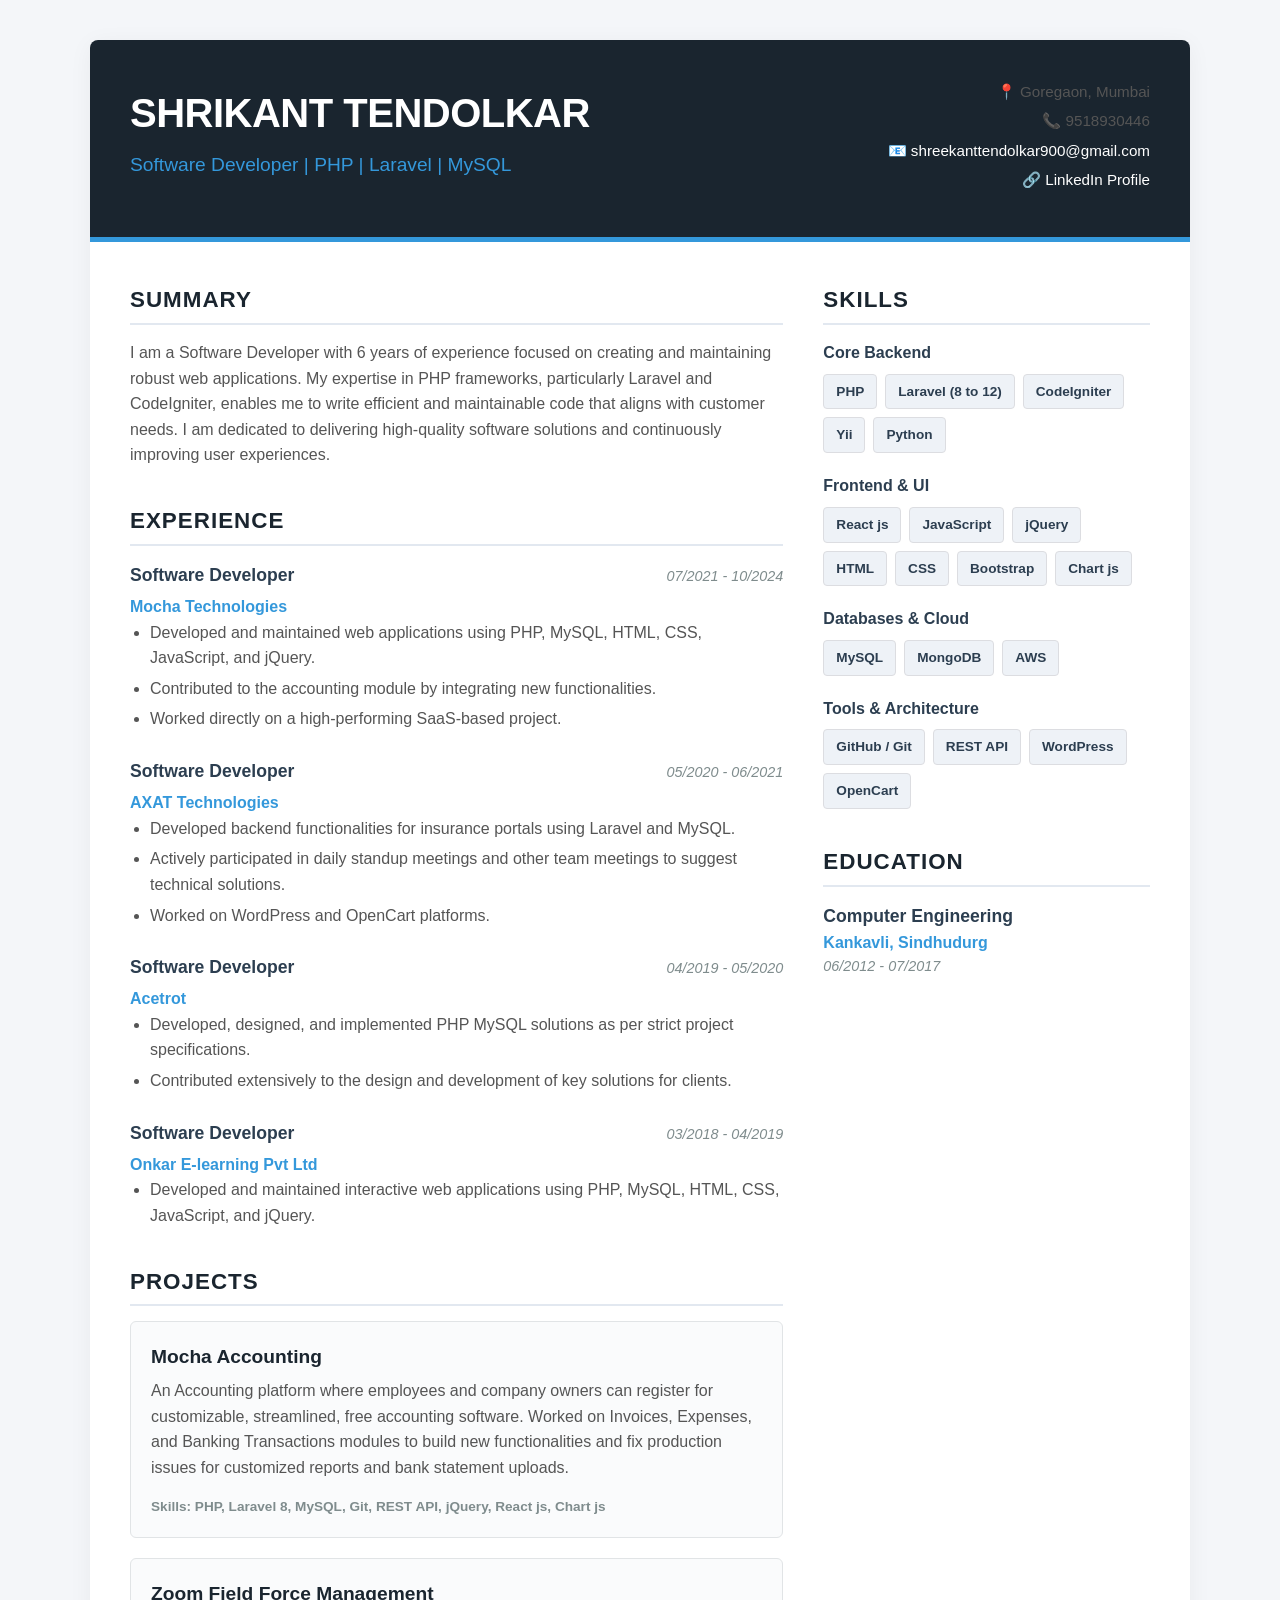
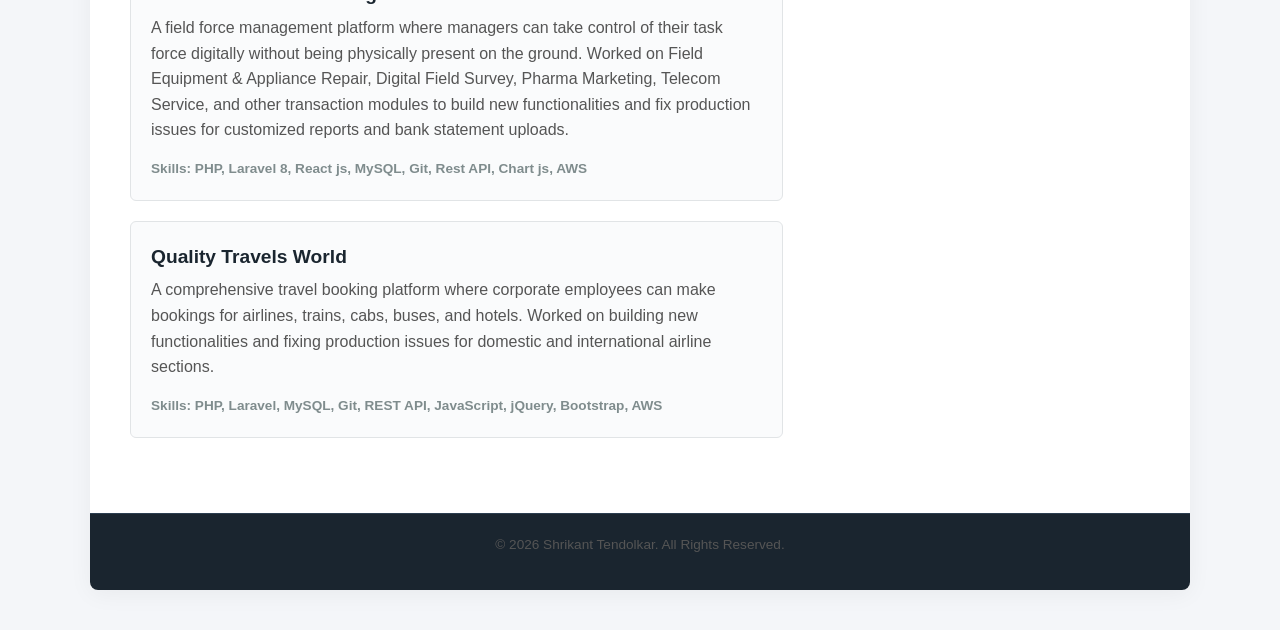
==== index.html @ 1061ce0c "index file added Index file added" ====
<!DOCTYPE html>
<html lang="en">
<head>
    <meta charset="UTF-8">
    <meta name="viewport" content="width=device-width, initial-scale=1.0">
    <title>Shrikant Tendolkar | Portfolio</title>
    <style>
        /* --- Reset & Base Styles --- */
        * {
            margin: 0;
            padding: 0;
            box-sizing: border-box;
            font-family: 'Segoe UI', Tahoma, Geneva, Verdana, sans-serif;
        }

        body {
            background-color: #f4f6f9;
            color: #333;
            line-height: 1.6;
            padding: 40px 20px;
        }

        .container {
            max-width: 1100px;
            margin: 0 auto;
            background: #ffffff;
            box-shadow: 0 4px 23px rgba(0, 0, 0, 0.05);
            border-radius: 8px;
            overflow: hidden;
        }

        /* --- Header Section --- */
        header {
            background: #1a252f;
            color: #ffffff;
            padding: 40px;
            display: flex;
            justify-content: space-between;
            align-items: center;
            flex-wrap: wrap;
            gap: 20px;
            border-bottom: 5px solid #3498db;
        }

        .header-title h1 {
            font-size: 2.5rem;
            font-weight: 700;
            letter-spacing: -0.5px;
            margin-bottom: 5px;
            text-transform: uppercase;
        }

        .header-title p {
            color: #3498db;
            font-size: 1.2rem;
            font-weight: 500;
        }

        .header-contact {
            text-align: right;
        }

        .header-contact p {
            margin-bottom: 5px;
            font-size: 0.95rem;
        }

        .header-contact a {
            color: #ffffff;
            text-decoration: none;
            transition: color 0.2s;
        }

        .header-contact a:hover {
            color: #3498db;
        }

        /* --- Main Content Layout --- */
        .content {
            padding: 40px;
            display: grid;
            grid-template-columns: 2fr 1fr;
            gap: 40px;
        }

        @media (max-width: 768px) {
            .content {
                grid-template-columns: 1fr;
            }
            header, .header-contact {
                text-align: left;
            }
        }

        /* --- Section Styling --- */
        section {
            margin-bottom: 35px;
        }

        h2 {
            font-size: 1.4rem;
            color: #1a252f;
            text-transform: uppercase;
            letter-spacing: 1px;
            margin-bottom: 15px;
            border-bottom: 2px solid #e2e8f0;
            padding-bottom: 5px;
        }

        p {
            margin-bottom: 15px;
            color: #555;
        }

        /* --- Experience & Education Timeline --- */
        .timeline-item {
            margin-bottom: 25px;
        }

        .timeline-header {
            display: flex;
            justify-content: space-between;
            align-items: baseline;
            flex-wrap: wrap;
            margin-bottom: 5px;
        }

        .role {
            font-weight: 700;
            color: #2c3e50;
            font-size: 1.1rem;
        }

        .company, .institution {
            font-weight: 600;
            color: #3498db;
        }

        .duration {
            font-size: 0.9rem;
            color: #7f8c8d;
            font-style: italic;
        }

        .timeline-item ul {
            padding-left: 20px;
            color: #555;
        }

        .timeline-item li {
            margin-bottom: 5px;
        }

        /* --- Skills & Badges --- */
        .skills-group {
            margin-bottom: 20px;
        }

        .skills-group h3 {
            font-size: 1rem;
            color: #2c3e50;
            margin-bottom: 8px;
        }

        .skills-container {
            display: flex;
            flex-wrap: wrap;
            gap: 8px;
        }

        .skill-badge {
            background: #eef2f7;
            color: #2c3e50;
            padding: 6px 12px;
            border-radius: 4px;
            font-size: 0.85rem;
            font-weight: 600;
            border: 1px solid #dcdde1;
        }

        /* --- Projects --- */
        .project-card {
            background: #fafbfc;
            border: 1px solid #e1e4e6;
            border-radius: 6px;
            padding: 20px;
            margin-bottom: 20px;
        }

        .project-card h3 {
            color: #1a252f;
            margin-bottom: 5px;
            font-size: 1.2rem;
        }

        .project-tech {
            margin-top: 10px;
            font-size: 0.85rem;
            color: #7f8c8d;
            font-weight: 600;
        }

        /* --- Footer --- */
        footer {
            background: #1a252f;
            color: #7f8c8d;
            text-align: center;
            padding: 20px;
            font-size: 0.85rem;
            border-top: 1px solid #2c3e50;
        }
    </style>
</head>
<body>

<div class="container">
    
    <!-- HEADER -->
    <header>
        <div class="header-title">
            <h1>Shrikant Tendolkar</h1>
            <p>Software Developer | PHP | Laravel | MySQL</p>
        </div>
        <div class="header-contact">
            <p>📍 Goregaon, Mumbai</p>
            <p>📞 9518930446</p>
            <p>📧 <a href="mailto:shreekanttendolkar900@gmail.com">shreekanttendolkar900@gmail.com</a></p>
            <p>🔗 <a href="https://www.linkedin.com/in/shrikant-tendolkar-87837b2a5/" target="_blank">LinkedIn Profile</a></p>
        </div>
    </header>

    <!-- MAIN BODY CONTENT -->
    <div class="content">
        
        <!-- LEFT COLUMN: Summary, Experience, Projects -->
        <main>
            <section id="summary">
                <h2>Summary</h2>
                <p>
                    I am a Software Developer with 6 years of experience focused on creating and maintaining robust web applications. My expertise in PHP frameworks, particularly Laravel and CodeIgniter, enables me to write efficient and maintainable code that aligns with customer needs. I am dedicated to delivering high-quality software solutions and continuously improving user experiences.
                </p>
            </section>

            <section id="experience">
                <h2>Experience</h2>
                
                <div class="timeline-item">
                    <div class="timeline-header">
                        <span class="role">Software Developer</span>
                        <span class="duration">07/2021 - 10/2024</span>
                    </div>
                    <div class="company">Mocha Technologies</div>
                    <ul>
                        <li>Developed and maintained web applications using PHP, MySQL, HTML, CSS, JavaScript, and jQuery.</li>
                        <li>Contributed to the accounting module by integrating new functionalities.</li>
                        <li>Worked directly on a high-performing SaaS-based project.</li>
                    </ul>
                </div>

                <div class="timeline-item">
                    <div class="timeline-header">
                        <span class="role">Software Developer</span>
                        <span class="duration">05/2020 - 06/2021</span>
                    </div>
                    <div class="company">AXAT Technologies</div>
                    <ul>
                        <li>Developed backend functionalities for insurance portals using Laravel and MySQL.</li>
                        <li>Actively participated in daily standup meetings and other team meetings to suggest technical solutions.</li>
                        <li>Worked on WordPress and OpenCart platforms.</li>
                    </ul>
                </div>

                <div class="timeline-item">
                    <div class="timeline-header">
                        <span class="role">Software Developer</span>
                        <span class="duration">04/2019 - 05/2020</span>
                    </div>
                    <div class="company">Acetrot</div>
                    <ul>
                        <li>Developed, designed, and implemented PHP MySQL solutions as per strict project specifications.</li>
                        <li>Contributed extensively to the design and development of key solutions for clients.</li>
                    </ul>
                </div>

                <div class="timeline-item">
                    <div class="timeline-header">
                        <span class="role">Software Developer</span>
                        <span class="duration">03/2018 - 04/2019</span>
                    </div>
                    <div class="company">Onkar E-learning Pvt Ltd</div>
                    <ul>
                        <li>Developed and maintained interactive web applications using PHP, MySQL, HTML, CSS, JavaScript, and jQuery.</li>
                    </ul>
                </div>
            </section>

            <section id="projects">
                <h2>Projects</h2>
                
                <div class="project-card">
                    <h3>Mocha Accounting</h3>
                    <p>An Accounting platform where employees and company owners can register for customizable, streamlined, free accounting software. Worked on Invoices, Expenses, and Banking Transactions modules to build new functionalities and fix production issues for customized reports and bank statement uploads.</p>
                    <div class="project-tech">Skills: PHP, Laravel 8, MySQL, Git, REST API, jQuery, React js, Chart js</div>
                </div>

                <div class="project-card">
                    <h3>Zoom Field Force Management</h3>
                    <p>A field force management platform where managers can take control of their task force digitally without being physically present on the ground. Worked on Field Equipment & Appliance Repair, Digital Field Survey, Pharma Marketing, Telecom Service, and other transaction modules to build new functionalities and fix production issues for customized reports and bank statement uploads.</p>
                    <div class="project-tech">Skills: PHP, Laravel 8, React js, MySQL, Git, Rest API, Chart js, AWS</div>
                </div>

                <div class="project-card">
                    <h3>Quality Travels World</h3>
                    <p>A comprehensive travel booking platform where corporate employees can make bookings for airlines, trains, cabs, buses, and hotels. Worked on building new functionalities and fixing production issues for domestic and international airline sections.</p>
                    <div class="project-tech">Skills: PHP, Laravel, MySQL, Git, REST API, JavaScript, jQuery, Bootstrap, AWS</div>
                </div>
            </section>
        </main>

        <!-- RIGHT COLUMN: Skills & Education -->
        <aside>
            <section id="skills">
                <h2>Skills</h2>
                
                <div class="skills-group">
                    <h3>Core Backend</h3>
                    <div class="skills-container">
                        <span class="skill-badge">PHP</span>
                        <span class="skill-badge">Laravel (8 to 12)</span>
                        <span class="skill-badge">CodeIgniter</span>
                        <span class="skill-badge">Yii</span>
                        <span class="skill-badge">Python</span>
                    </div>
                </div>

                <div class="skills-group">
                    <h3>Frontend & UI</h3>
                    <div class="skills-container">
                        <span class="skill-badge">React js</span>
                        <span class="skill-badge">JavaScript</span>
                        <span class="skill-badge">jQuery</span>
                        <span class="skill-badge">HTML</span>
                        <span class="skill-badge">CSS</span>
                        <span class="skill-badge">Bootstrap</span>
                        <span class="skill-badge">Chart js</span>
                    </div>
                </div>

                <div class="skills-group">
                    <h3>Databases & Cloud</h3>
                    <div class="skills-container">
                        <span class="skill-badge">MySQL</span>
                        <span class="skill-badge">MongoDB</span>
                        <span class="skill-badge">AWS</span>
                    </div>
                </div>

                <div class="skills-group">
                    <h3>Tools & Architecture</h3>
                    <div class="skills-container">
                        <span class="skill-badge">GitHub / Git</span>
                        <span class="skill-badge">REST API</span>
                        <span class="skill-badge">WordPress</span>
                        <span class="skill-badge">OpenCart</span>
                    </div>
                </div>
            </section>

            <section id="education">
                <h2>Education</h2>
                <div class="timeline-item">
                    <div class="role">Computer Engineering</div>
                    <div class="institution">Kankavli, Sindhudurg</div>
                    <div class="duration">06/2012 - 07/2017</div>
                </div>
            </section>
        </aside>

    </div>

    <!-- FOOTER -->
    <footer>
        <p>&copy; 2026 Shrikant Tendolkar. All Rights Reserved.</p>
    </footer>

</div>

</body>
</html>
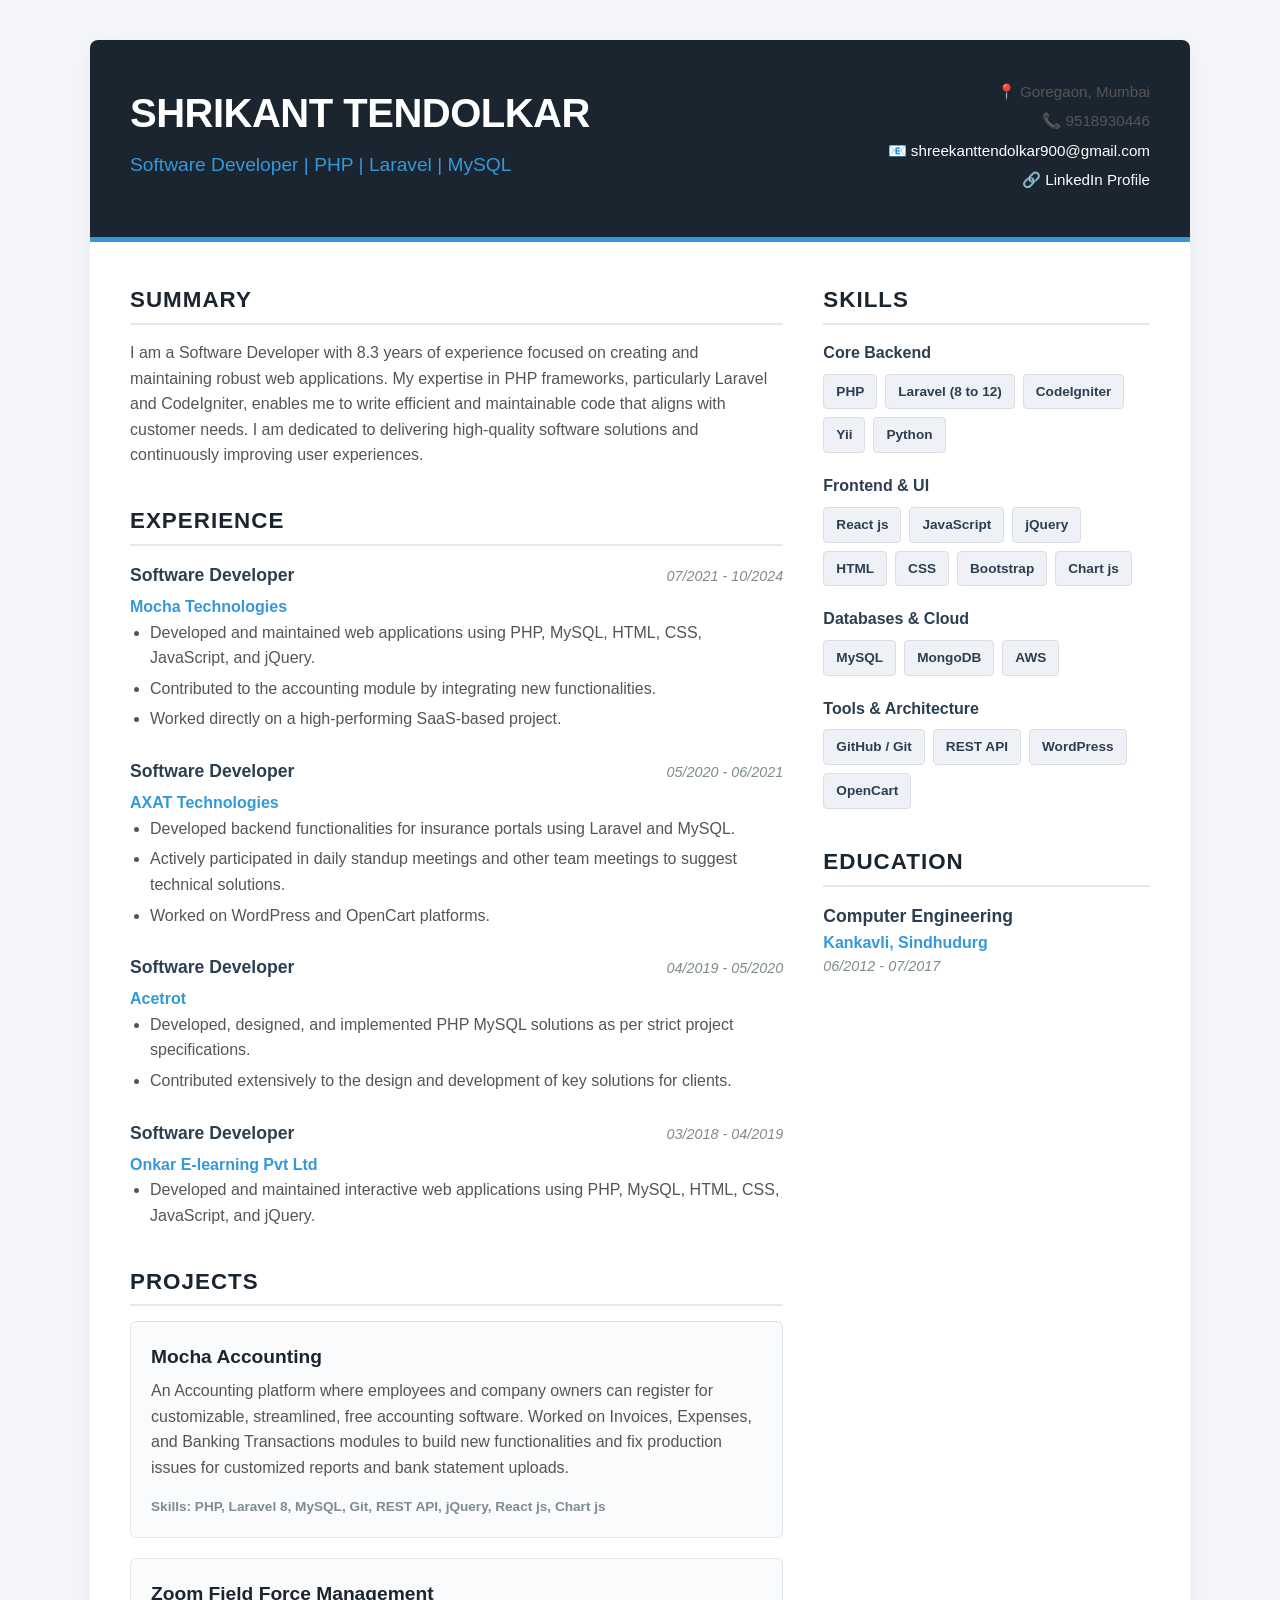
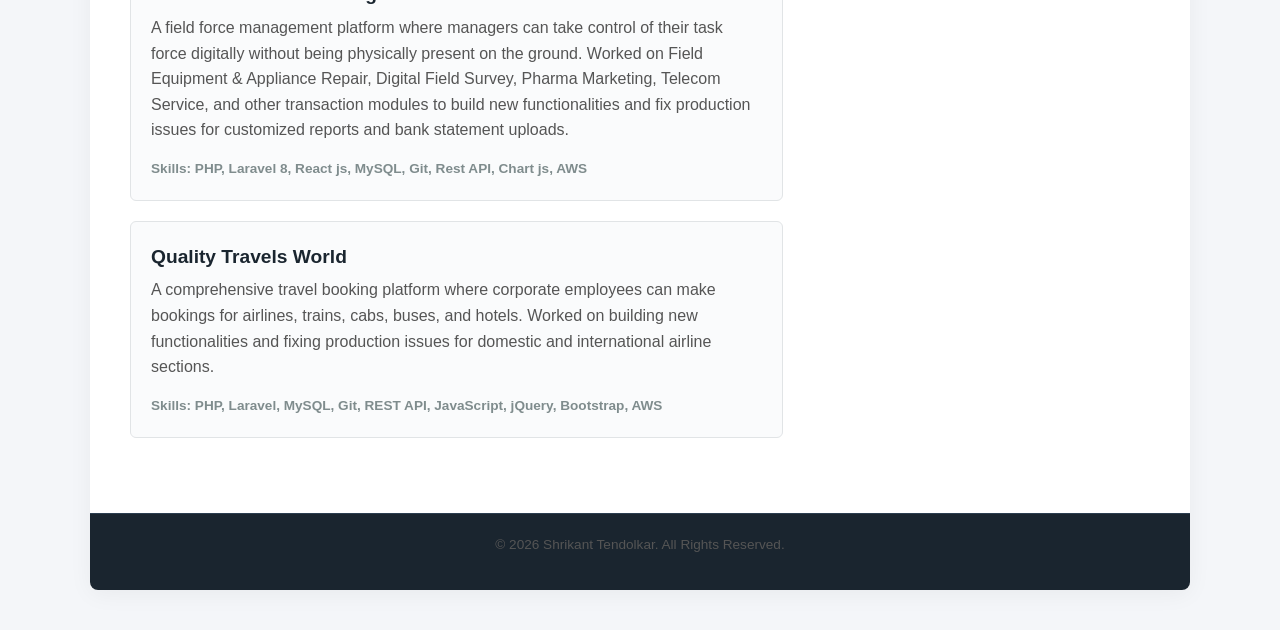
==== commit 5b83bf49: "Update portfolio content and structure experience year updated." ====
--- a/index.html
+++ b/index.html
@@ -237,7 +237,7 @@
             <section id="summary">
                 <h2>Summary</h2>
                 <p>
-                    I am a Software Developer with 6 years of experience focused on creating and maintaining robust web applications. My expertise in PHP frameworks, particularly Laravel and CodeIgniter, enables me to write efficient and maintainable code that aligns with customer needs. I am dedicated to delivering high-quality software solutions and continuously improving user experiences.
+                    I am a Software Developer with 8.3 years of experience focused on creating and maintaining robust web applications. My expertise in PHP frameworks, particularly Laravel and CodeIgniter, enables me to write efficient and maintainable code that aligns with customer needs. I am dedicated to delivering high-quality software solutions and continuously improving user experiences.
                 </p>
             </section>
 
@@ -386,4 +386,4 @@
 </div>
 
 </body>
-</html>+</html>
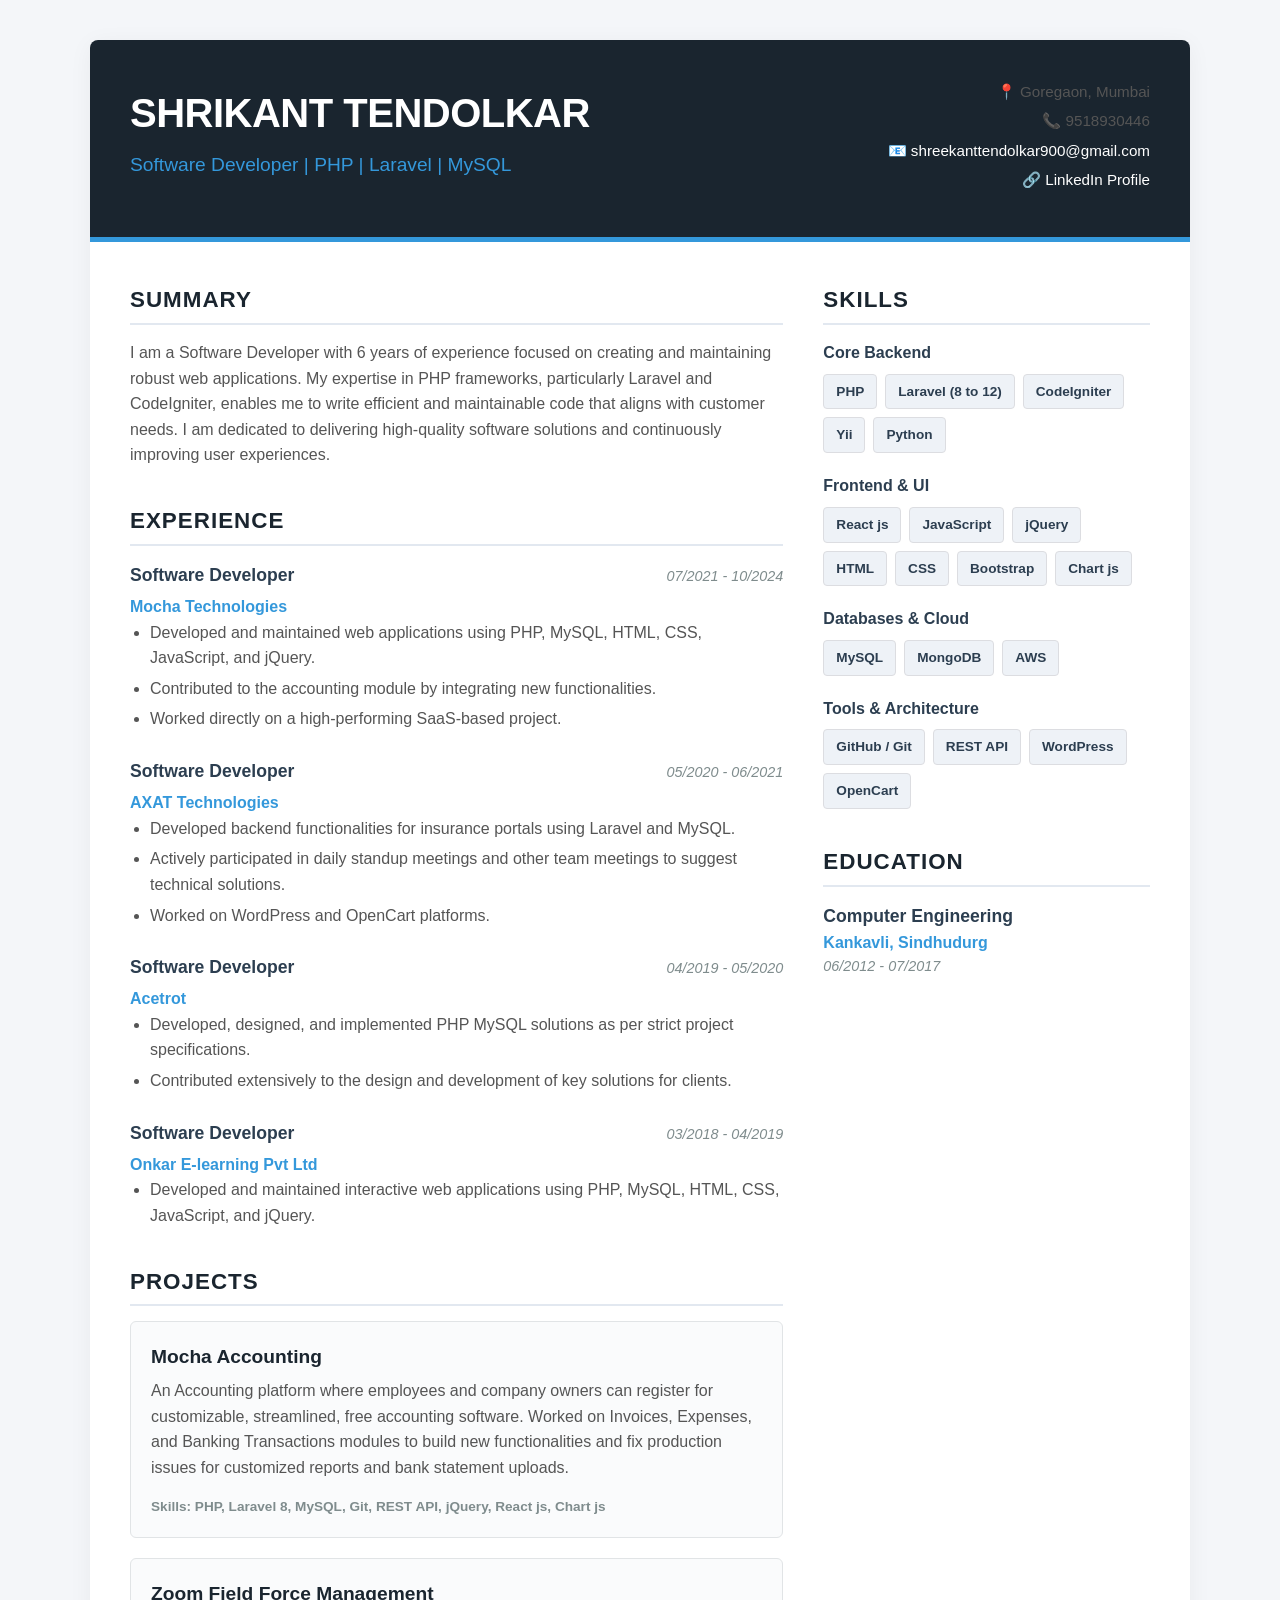
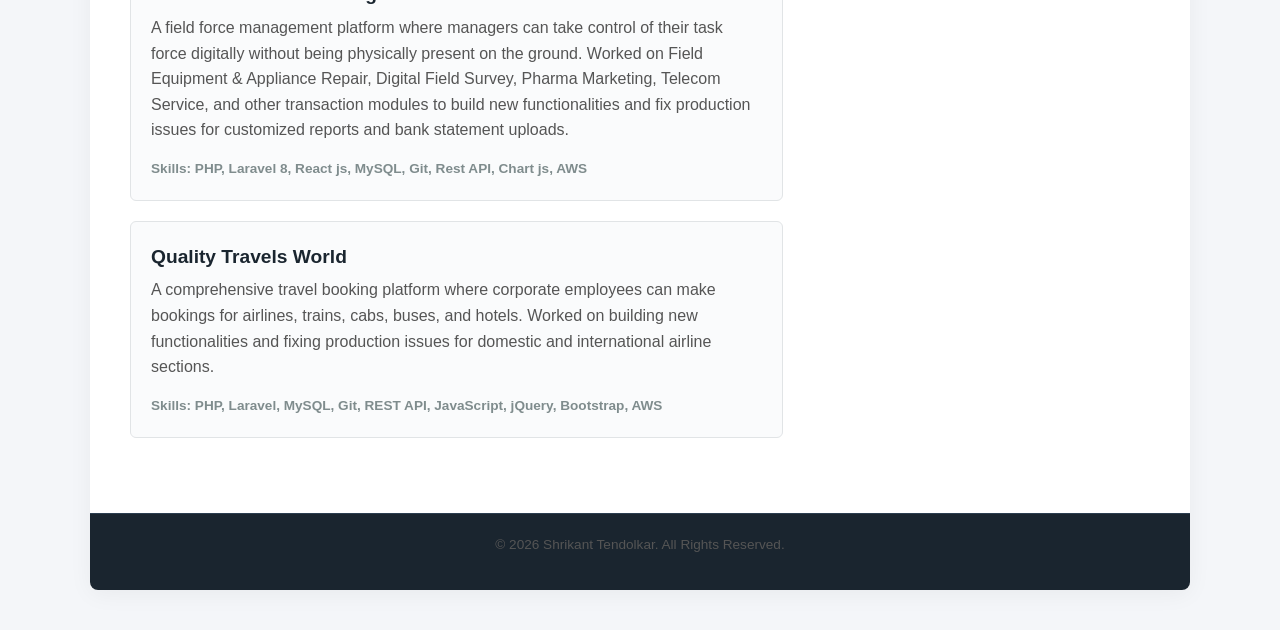
==== commit 6d4c7c4d: "Replace Html file Replace html  file" ====
--- a/index.html
+++ b/index.html
@@ -4,212 +4,7 @@
     <meta charset="UTF-8">
     <meta name="viewport" content="width=device-width, initial-scale=1.0">
     <title>Shrikant Tendolkar | Portfolio</title>
-    <style>
-        /* --- Reset & Base Styles --- */
-        * {
-            margin: 0;
-            padding: 0;
-            box-sizing: border-box;
-            font-family: 'Segoe UI', Tahoma, Geneva, Verdana, sans-serif;
-        }
-
-        body {
-            background-color: #f4f6f9;
-            color: #333;
-            line-height: 1.6;
-            padding: 40px 20px;
-        }
-
-        .container {
-            max-width: 1100px;
-            margin: 0 auto;
-            background: #ffffff;
-            box-shadow: 0 4px 23px rgba(0, 0, 0, 0.05);
-            border-radius: 8px;
-            overflow: hidden;
-        }
-
-        /* --- Header Section --- */
-        header {
-            background: #1a252f;
-            color: #ffffff;
-            padding: 40px;
-            display: flex;
-            justify-content: space-between;
-            align-items: center;
-            flex-wrap: wrap;
-            gap: 20px;
-            border-bottom: 5px solid #3498db;
-        }
-
-        .header-title h1 {
-            font-size: 2.5rem;
-            font-weight: 700;
-            letter-spacing: -0.5px;
-            margin-bottom: 5px;
-            text-transform: uppercase;
-        }
-
-        .header-title p {
-            color: #3498db;
-            font-size: 1.2rem;
-            font-weight: 500;
-        }
-
-        .header-contact {
-            text-align: right;
-        }
-
-        .header-contact p {
-            margin-bottom: 5px;
-            font-size: 0.95rem;
-        }
-
-        .header-contact a {
-            color: #ffffff;
-            text-decoration: none;
-            transition: color 0.2s;
-        }
-
-        .header-contact a:hover {
-            color: #3498db;
-        }
-
-        /* --- Main Content Layout --- */
-        .content {
-            padding: 40px;
-            display: grid;
-            grid-template-columns: 2fr 1fr;
-            gap: 40px;
-        }
-
-        @media (max-width: 768px) {
-            .content {
-                grid-template-columns: 1fr;
-            }
-            header, .header-contact {
-                text-align: left;
-            }
-        }
-
-        /* --- Section Styling --- */
-        section {
-            margin-bottom: 35px;
-        }
-
-        h2 {
-            font-size: 1.4rem;
-            color: #1a252f;
-            text-transform: uppercase;
-            letter-spacing: 1px;
-            margin-bottom: 15px;
-            border-bottom: 2px solid #e2e8f0;
-            padding-bottom: 5px;
-        }
-
-        p {
-            margin-bottom: 15px;
-            color: #555;
-        }
-
-        /* --- Experience & Education Timeline --- */
-        .timeline-item {
-            margin-bottom: 25px;
-        }
-
-        .timeline-header {
-            display: flex;
-            justify-content: space-between;
-            align-items: baseline;
-            flex-wrap: wrap;
-            margin-bottom: 5px;
-        }
-
-        .role {
-            font-weight: 700;
-            color: #2c3e50;
-            font-size: 1.1rem;
-        }
-
-        .company, .institution {
-            font-weight: 600;
-            color: #3498db;
-        }
-
-        .duration {
-            font-size: 0.9rem;
-            color: #7f8c8d;
-            font-style: italic;
-        }
-
-        .timeline-item ul {
-            padding-left: 20px;
-            color: #555;
-        }
-
-        .timeline-item li {
-            margin-bottom: 5px;
-        }
-
-        /* --- Skills & Badges --- */
-        .skills-group {
-            margin-bottom: 20px;
-        }
-
-        .skills-group h3 {
-            font-size: 1rem;
-            color: #2c3e50;
-            margin-bottom: 8px;
-        }
-
-        .skills-container {
-            display: flex;
-            flex-wrap: wrap;
-            gap: 8px;
-        }
-
-        .skill-badge {
-            background: #eef2f7;
-            color: #2c3e50;
-            padding: 6px 12px;
-            border-radius: 4px;
-            font-size: 0.85rem;
-            font-weight: 600;
-            border: 1px solid #dcdde1;
-        }
-
-        /* --- Projects --- */
-        .project-card {
-            background: #fafbfc;
-            border: 1px solid #e1e4e6;
-            border-radius: 6px;
-            padding: 20px;
-            margin-bottom: 20px;
-        }
-
-        .project-card h3 {
-            color: #1a252f;
-            margin-bottom: 5px;
-            font-size: 1.2rem;
-        }
-
-        .project-tech {
-            margin-top: 10px;
-            font-size: 0.85rem;
-            color: #7f8c8d;
-            font-weight: 600;
-        }
-
-        /* --- Footer --- */
-        footer {
-            background: #1a252f;
-            color: #7f8c8d;
-            text-align: center;
-            padding: 20px;
-            font-size: 0.85rem;
-            border-top: 1px solid #2c3e50;
-        }
-    </style>
+    <link rel="stylesheet" href="index.css">
 </head>
 <body>
 
@@ -237,7 +32,7 @@
             <section id="summary">
                 <h2>Summary</h2>
                 <p>
-                    I am a Software Developer with 8.3 years of experience focused on creating and maintaining robust web applications. My expertise in PHP frameworks, particularly Laravel and CodeIgniter, enables me to write efficient and maintainable code that aligns with customer needs. I am dedicated to delivering high-quality software solutions and continuously improving user experiences.
+                    I am a Software Developer with 6 years of experience focused on creating and maintaining robust web applications. My expertise in PHP frameworks, particularly Laravel and CodeIgniter, enables me to write efficient and maintainable code that aligns with customer needs. I am dedicated to delivering high-quality software solutions and continuously improving user experiences.
                 </p>
             </section>
 
@@ -380,10 +175,10 @@
 
     <!-- FOOTER -->
     <footer>
-        <p>&copy; 2026 Shrikant Tendolkar. All Rights Reserved.</p>
+        <p color="white">&copy; 2026 Shrikant Tendolkar. All Rights Reserved.</p>
     </footer>
 
 </div>
 
 </body>
-</html>
+</html>
--- a/index.css
+++ b/index.css
@@ -0,0 +1,204 @@
+  /* --- Reset & Base Styles --- */
+        * {
+            margin: 0;
+            padding: 0;
+            box-sizing: border-box;
+            font-family: 'Segoe UI', Tahoma, Geneva, Verdana, sans-serif;
+        }
+
+        body {
+            background-color: #f4f6f9;
+            color: #333;
+            line-height: 1.6;
+            padding: 40px 20px;
+        }
+
+        .container {
+            max-width: 1100px;
+            margin: 0 auto;
+            background: #ffffff;
+            box-shadow: 0 4px 23px rgba(0, 0, 0, 0.05);
+            border-radius: 8px;
+            overflow: hidden;
+        }
+
+        /* --- Header Section --- */
+        header {
+            background: #1a252f;
+            color: #ffffff;
+            padding: 40px;
+            display: flex;
+            justify-content: space-between;
+            align-items: center;
+            flex-wrap: wrap;
+            gap: 20px;
+            border-bottom: 5px solid #3498db;
+        }
+
+        .header-title h1 {
+            font-size: 2.5rem;
+            font-weight: 700;
+            letter-spacing: -0.5px;
+            margin-bottom: 5px;
+            text-transform: uppercase;
+        }
+
+        .header-title p {
+            color: #3498db;
+            font-size: 1.2rem;
+            font-weight: 500;
+        }
+
+        .header-contact {
+            text-align: right;
+        }
+
+        .header-contact p {
+            margin-bottom: 5px;
+            font-size: 0.95rem;
+        }
+
+        .header-contact a {
+            color: #ffffff;
+            text-decoration: none;
+            transition: color 0.2s;
+        }
+
+        .header-contact a:hover {
+            color: #3498db;
+        }
+
+        /* --- Main Content Layout --- */
+        .content {
+            padding: 40px;
+            display: grid;
+            grid-template-columns: 2fr 1fr;
+            gap: 40px;
+        }
+
+        @media (max-width: 768px) {
+            .content {
+                grid-template-columns: 1fr;
+            }
+            header, .header-contact {
+                text-align: left;
+            }
+        }
+
+        /* --- Section Styling --- */
+        section {
+            margin-bottom: 35px;
+        }
+
+        h2 {
+            font-size: 1.4rem;
+            color: #1a252f;
+            text-transform: uppercase;
+            letter-spacing: 1px;
+            margin-bottom: 15px;
+            border-bottom: 2px solid #e2e8f0;
+            padding-bottom: 5px;
+        }
+
+        p {
+            margin-bottom: 15px;
+            color: #555;
+        }
+
+        /* --- Experience & Education Timeline --- */
+        .timeline-item {
+            margin-bottom: 25px;
+        }
+
+        .timeline-header {
+            display: flex;
+            justify-content: space-between;
+            align-items: baseline;
+            flex-wrap: wrap;
+            margin-bottom: 5px;
+        }
+
+        .role {
+            font-weight: 700;
+            color: #2c3e50;
+            font-size: 1.1rem;
+        }
+
+        .company, .institution {
+            font-weight: 600;
+            color: #3498db;
+        }
+
+        .duration {
+            font-size: 0.9rem;
+            color: #7f8c8d;
+            font-style: italic;
+        }
+
+        .timeline-item ul {
+            padding-left: 20px;
+            color: #555;
+        }
+
+        .timeline-item li {
+            margin-bottom: 5px;
+        }
+
+        /* --- Skills & Badges --- */
+        .skills-group {
+            margin-bottom: 20px;
+        }
+
+        .skills-group h3 {
+            font-size: 1rem;
+            color: #2c3e50;
+            margin-bottom: 8px;
+        }
+
+        .skills-container {
+            display: flex;
+            flex-wrap: wrap;
+            gap: 8px;
+        }
+
+        .skill-badge {
+            background: #eef2f7;
+            color: #2c3e50;
+            padding: 6px 12px;
+            border-radius: 4px;
+            font-size: 0.85rem;
+            font-weight: 600;
+            border: 1px solid #dcdde1;
+        }
+
+        /* --- Projects --- */
+        .project-card {
+            background: #fafbfc;
+            border: 1px solid #e1e4e6;
+            border-radius: 6px;
+            padding: 20px;
+            margin-bottom: 20px;
+        }
+
+        .project-card h3 {
+            color: #1a252f;
+            margin-bottom: 5px;
+            font-size: 1.2rem;
+        }
+
+        .project-tech {
+            margin-top: 10px;
+            font-size: 0.85rem;
+            color: #7f8c8d;
+            font-weight: 600;
+        }
+
+        /* --- Footer --- */
+        footer {
+            background: #1a252f;
+            color: #7f8c8d;
+            text-align: center;
+            padding: 20px;
+            font-size: 0.85rem;
+            border-top: 1px solid #2c3e50;
+        }
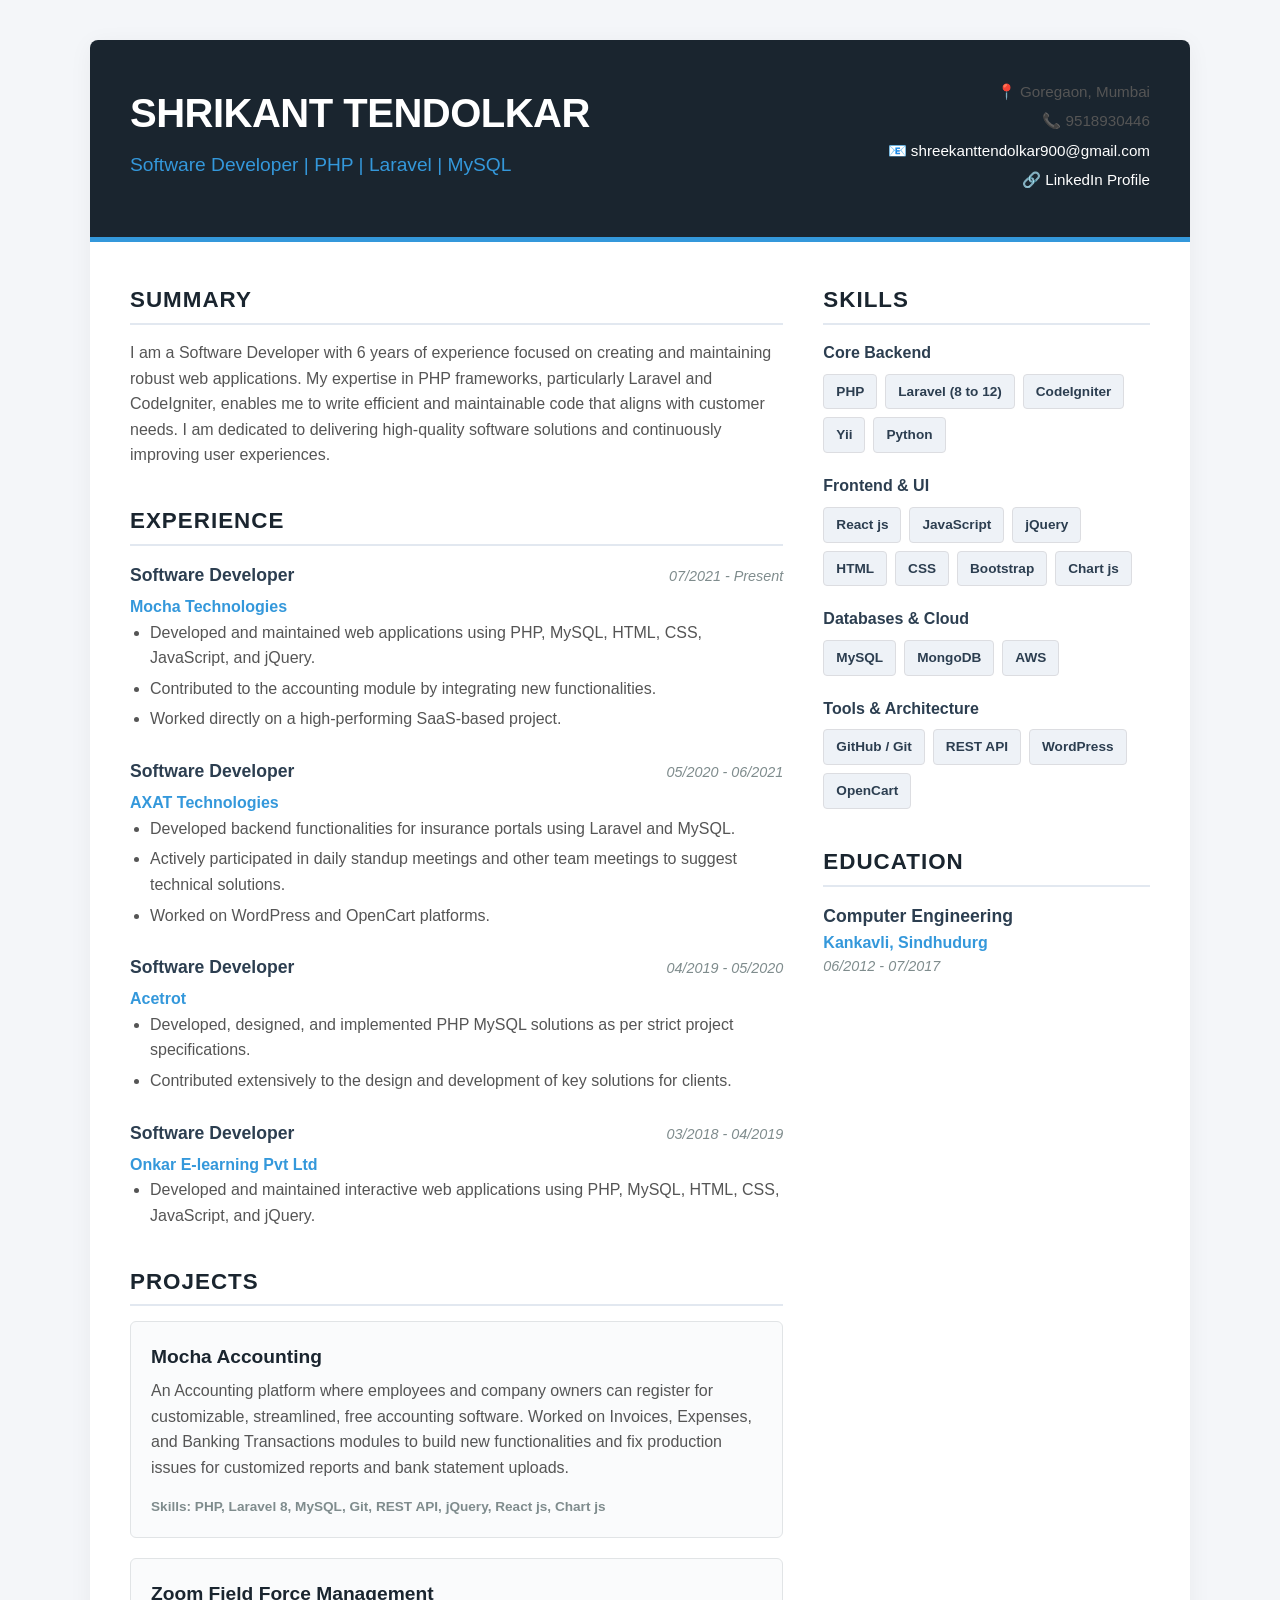
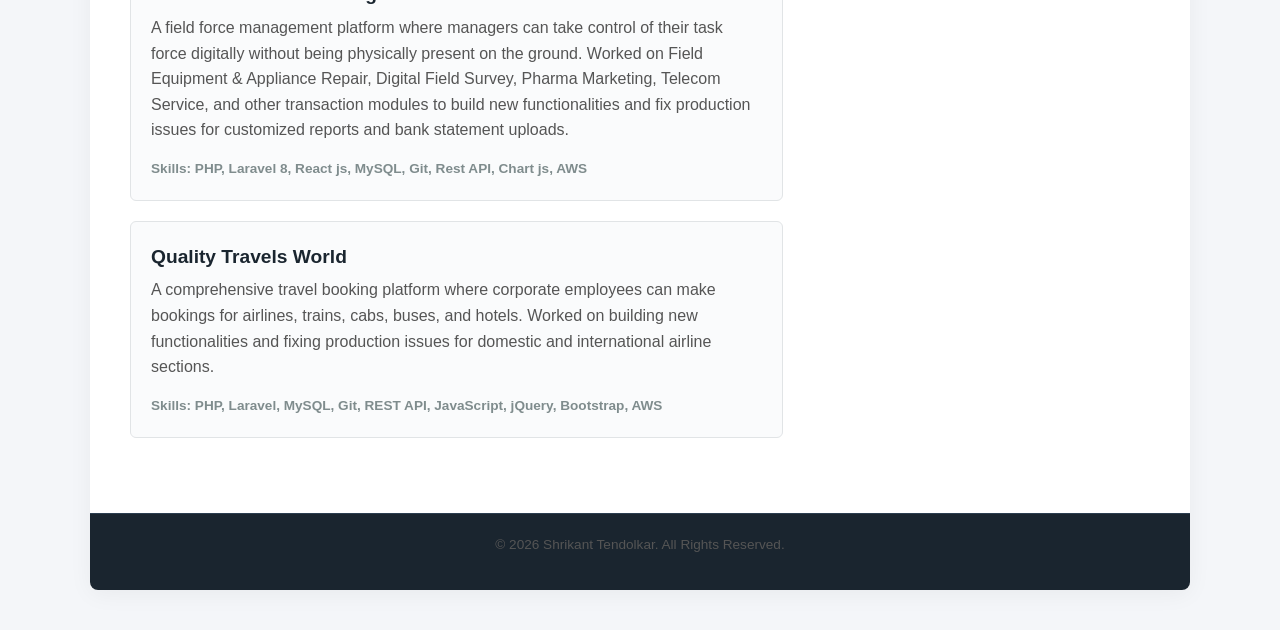
==== commit 51580fd3: "Duration updated. Duration updated." ====
--- a/index.html
+++ b/index.html
@@ -42,7 +42,7 @@
                 <div class="timeline-item">
                     <div class="timeline-header">
                         <span class="role">Software Developer</span>
-                        <span class="duration">07/2021 - 10/2024</span>
+                        <span class="duration">07/2021 - Present</span>
                     </div>
                     <div class="company">Mocha Technologies</div>
                     <ul>
@@ -181,4 +181,4 @@
 </div>
 
 </body>
-</html>+</html>
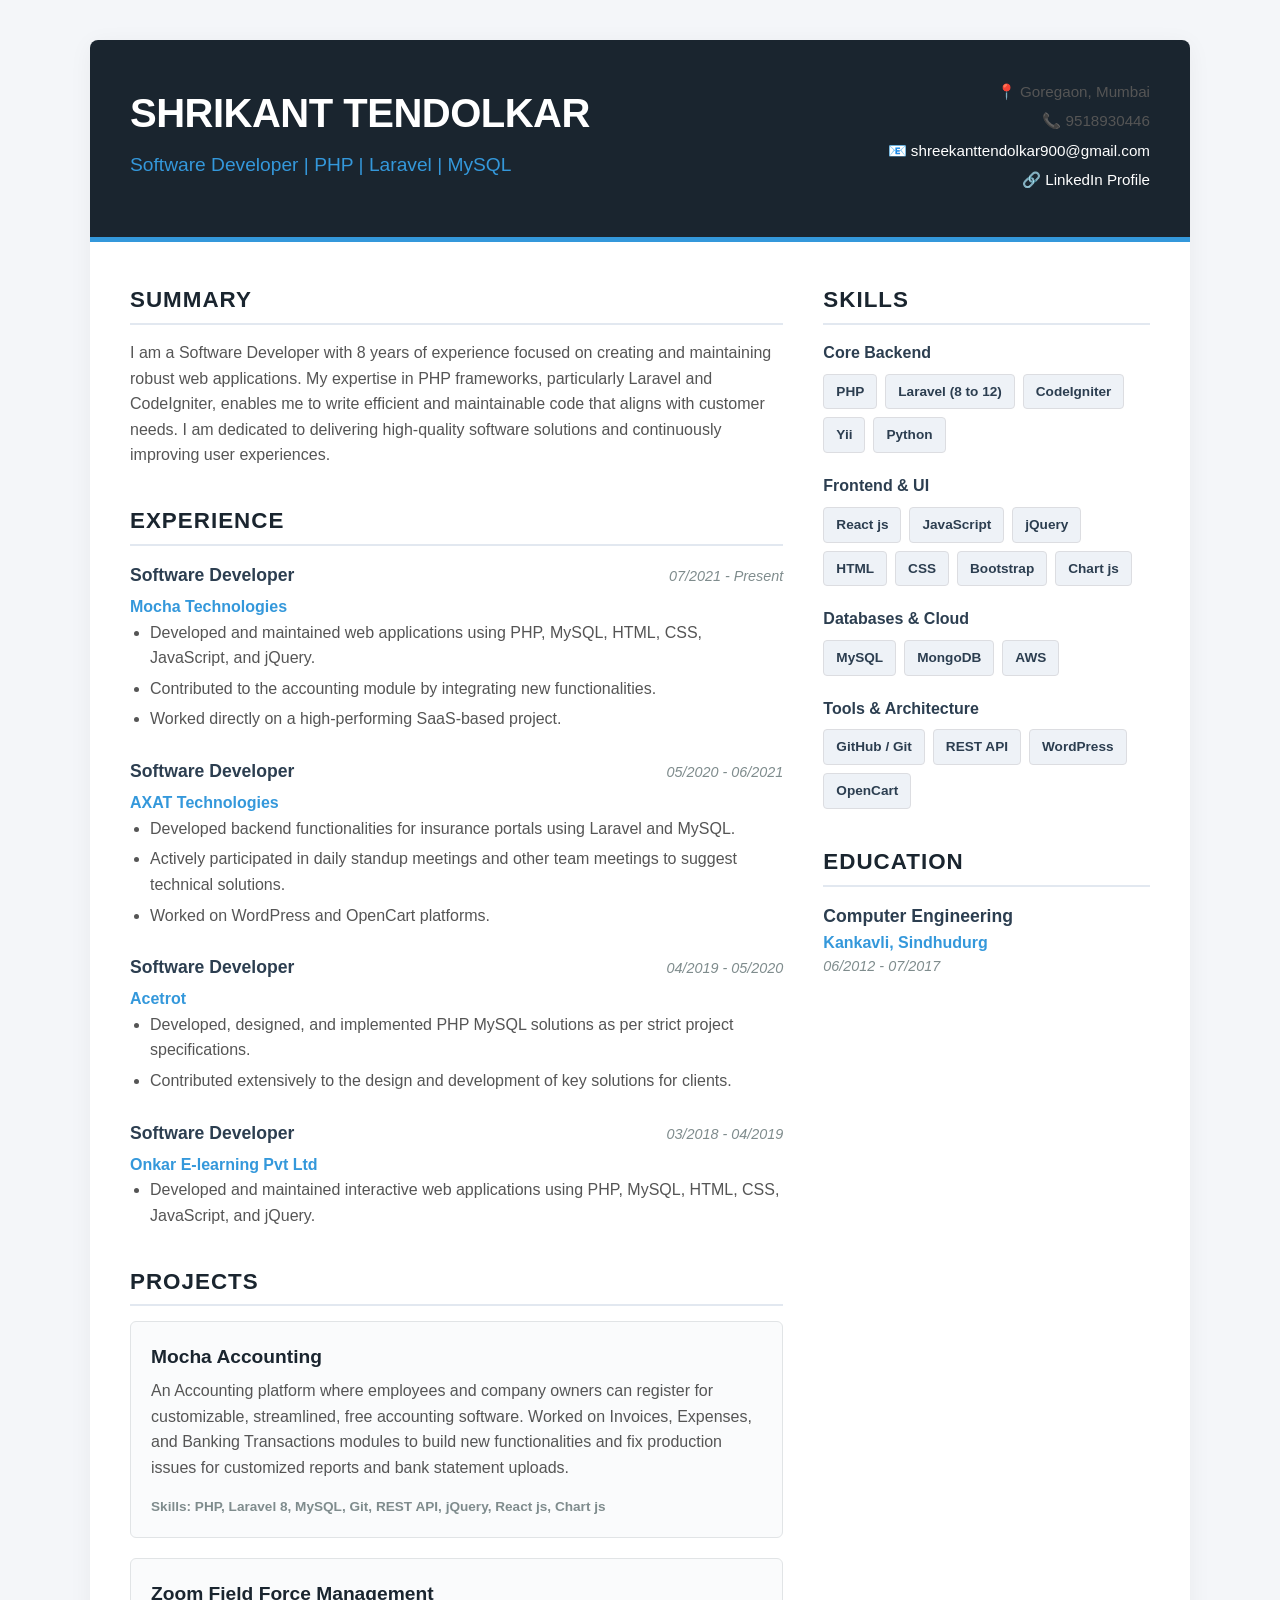
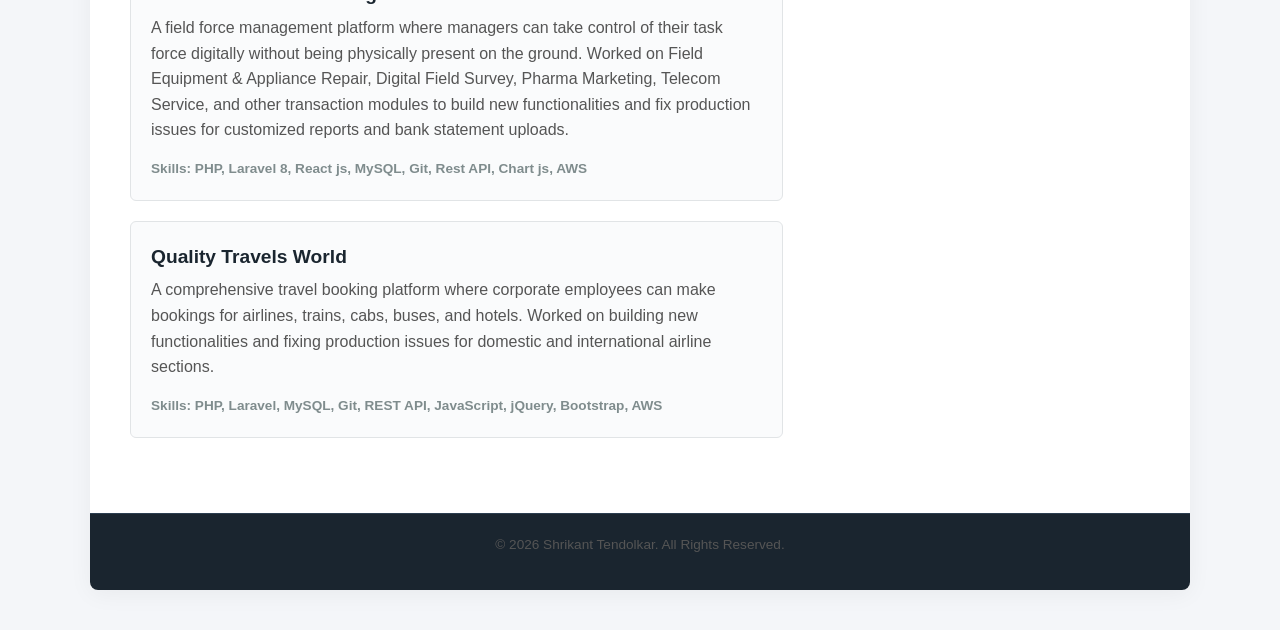
==== commit bfc7342d: "Update experience and project details in index.html Updated experience section to reflect 8 years of" ====
--- a/index.html
+++ b/index.html
@@ -32,7 +32,7 @@
             <section id="summary">
                 <h2>Summary</h2>
                 <p>
-                    I am a Software Developer with 6 years of experience focused on creating and maintaining robust web applications. My expertise in PHP frameworks, particularly Laravel and CodeIgniter, enables me to write efficient and maintainable code that aligns with customer needs. I am dedicated to delivering high-quality software solutions and continuously improving user experiences.
+                    I am a Software Developer with 8 years of experience focused on creating and maintaining robust web applications. My expertise in PHP frameworks, particularly Laravel and CodeIgniter, enables me to write efficient and maintainable code that aligns with customer needs. I am dedicated to delivering high-quality software solutions and continuously improving user experiences.
                 </p>
             </section>
 
